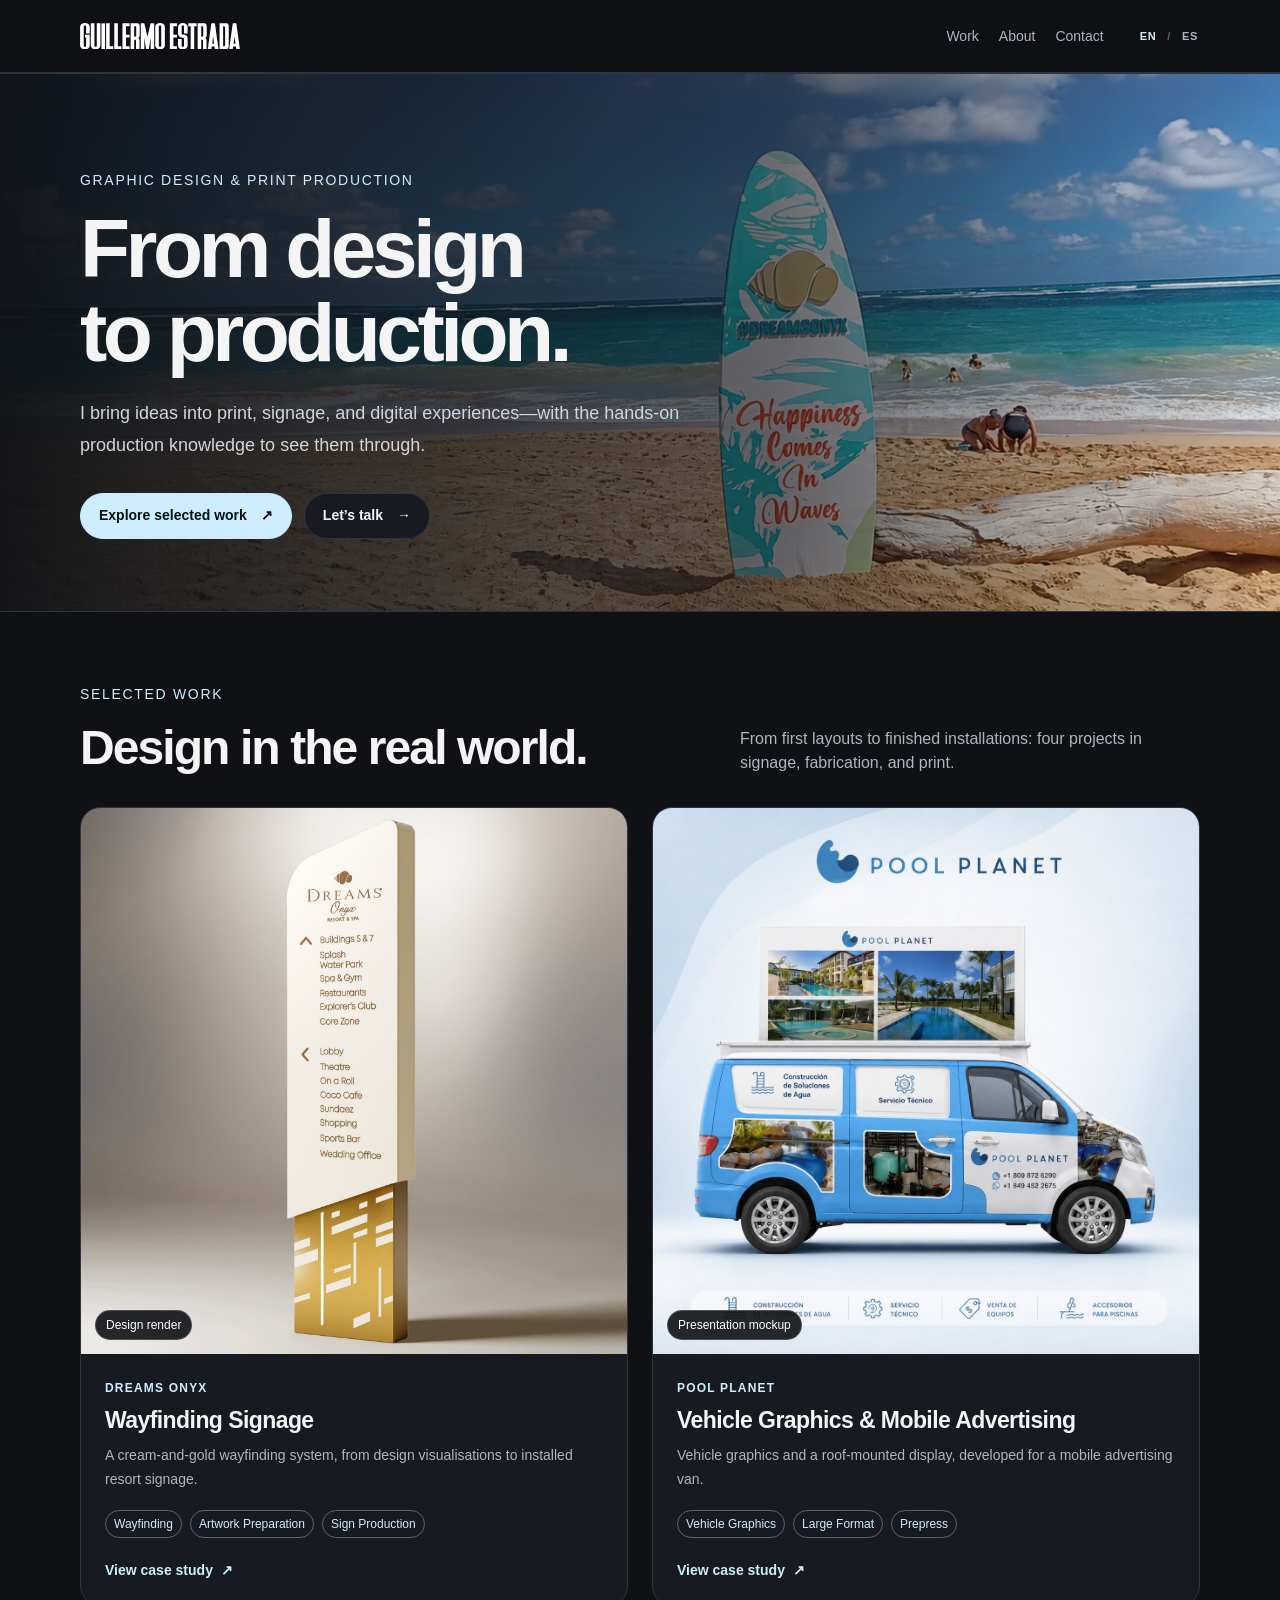
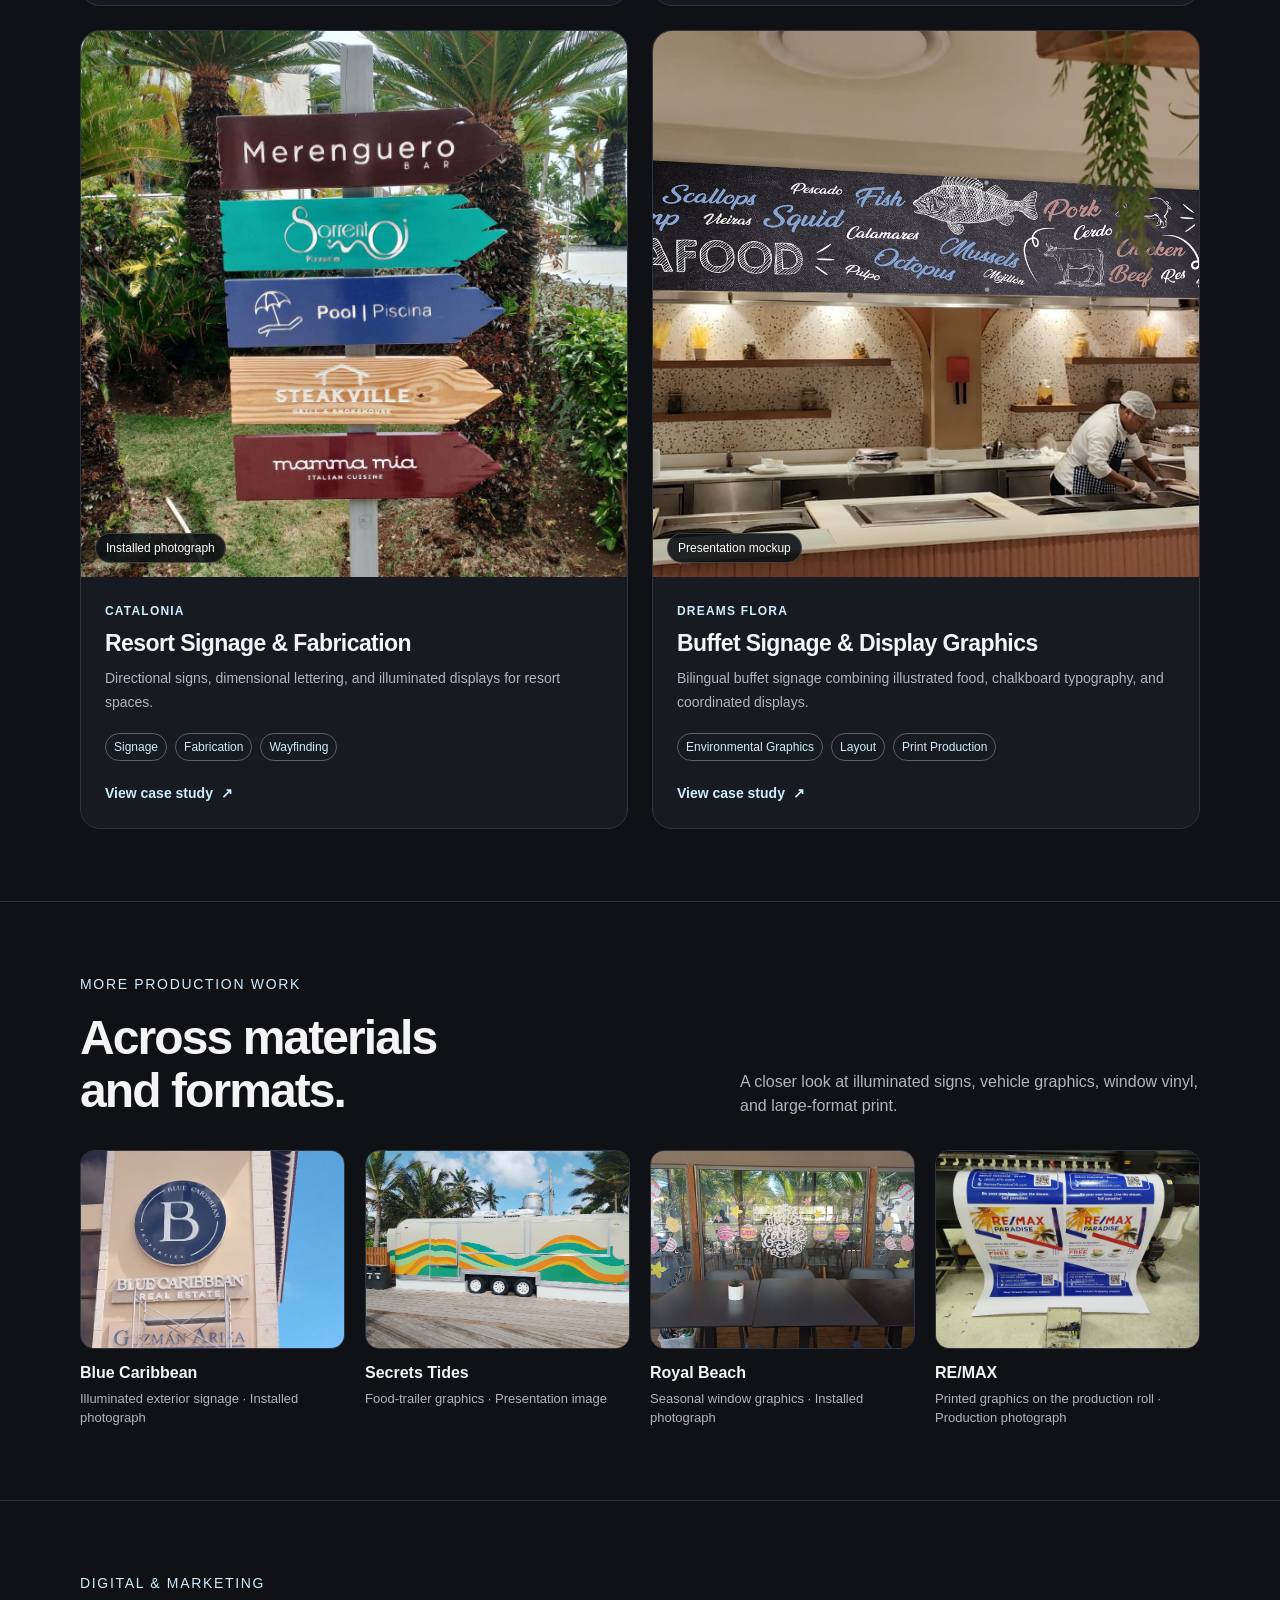
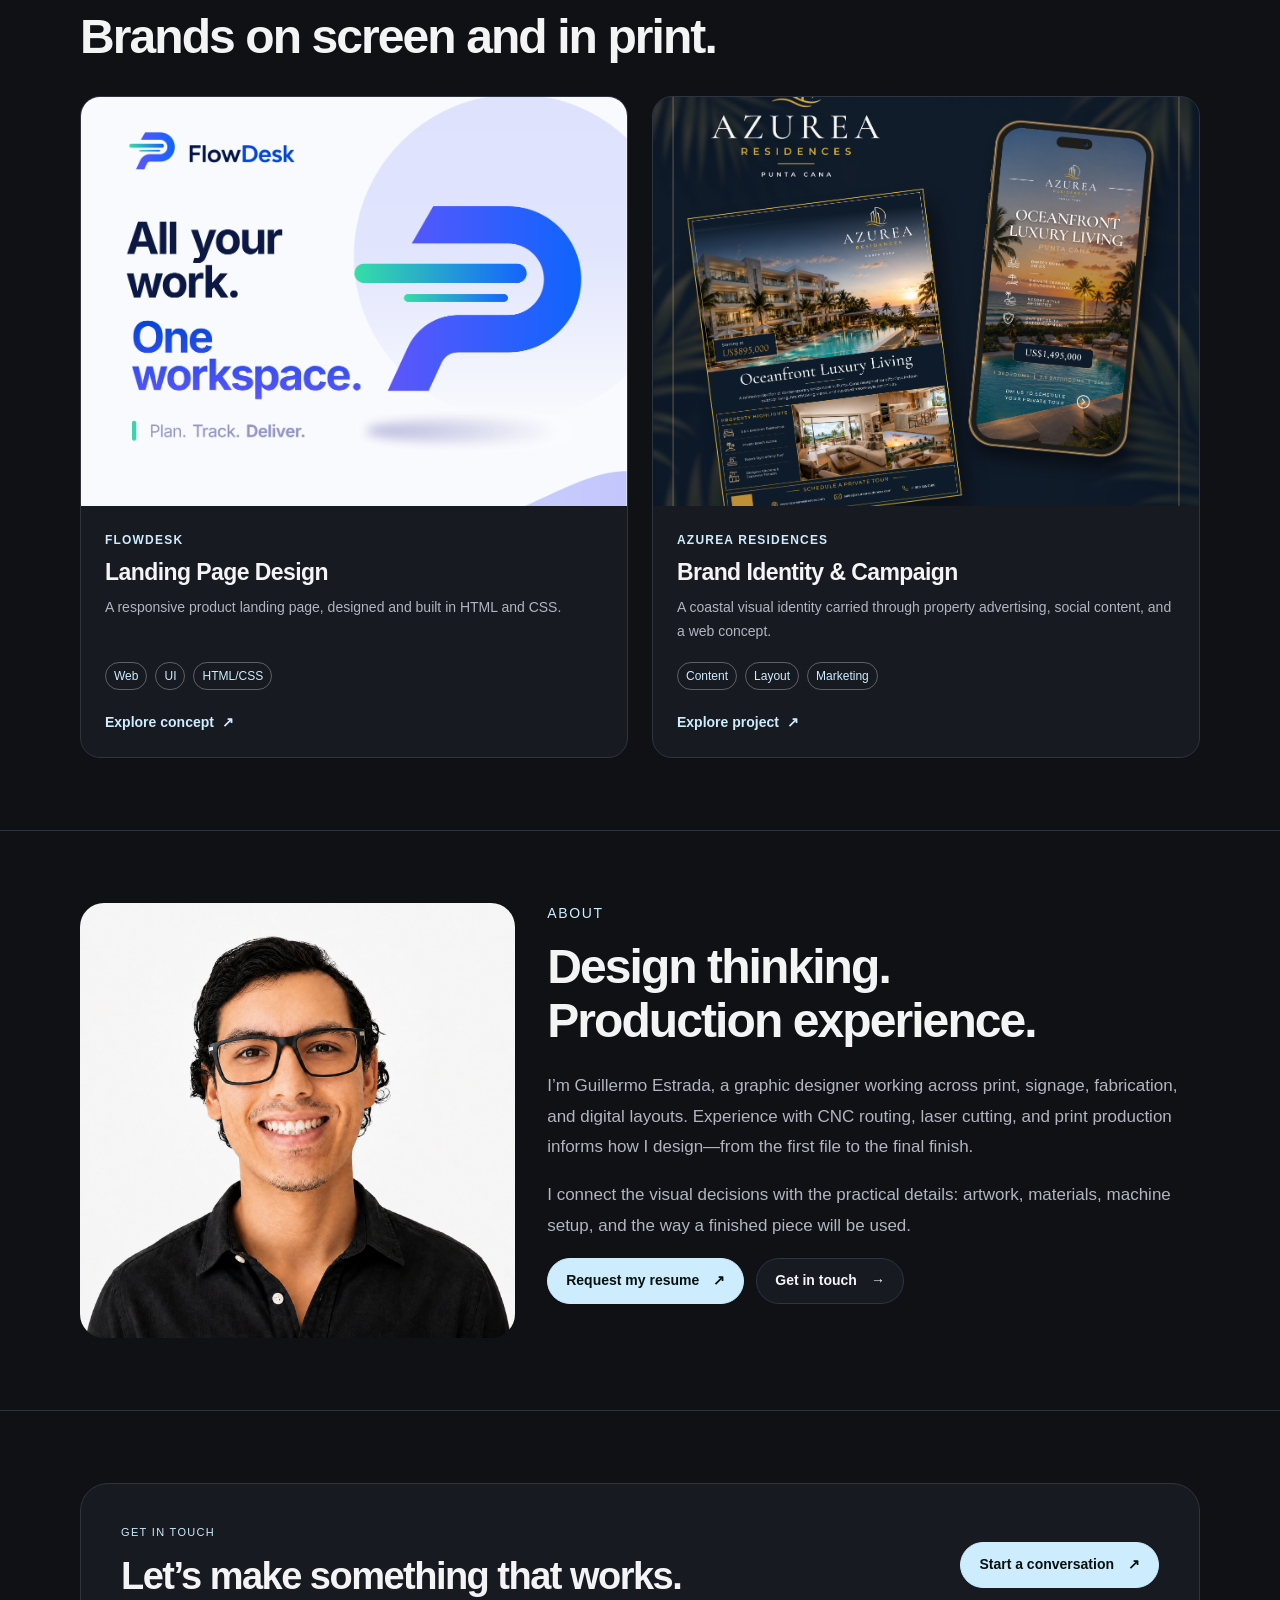
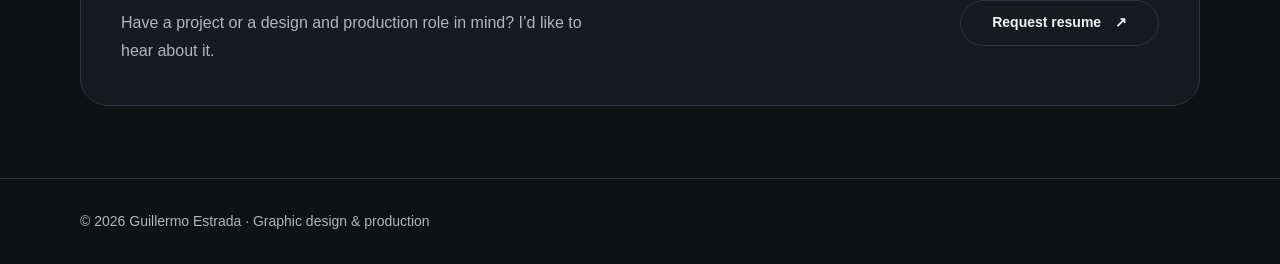
==== index.html @ 5cd19e04 "Initial website" ====
<!DOCTYPE html>
<html lang="en">
<head>
  <meta charset="UTF-8" />
  <meta name="viewport" content="width=device-width, initial-scale=1.0" />
  <title>Guillermo Estrada | Graphic Designer</title>
  <meta name="description" content="Graphic design, signage, and print production by Guillermo Estrada. Explore work across resort wayfinding, fabrication, vehicle graphics, and digital design.">
  <link rel="icon" type="image/svg+xml" href="Images/favicon.svg" />

  <style>
    :root {
      --bg: #0f1115;
      --panel: #171a21;
      --panel-light: #20242d;
      --text: #f4f4f5;
      --muted: #a1a1aa;
      --line: #2e3440;
      --accent: #cdedff;
      --max: 1120px;
    }

    * {
      box-sizing: border-box;
    }

    body {
      margin: 0;
      font-family: Arial, Helvetica, sans-serif;
      background: var(--bg);
      color: var(--text);
      line-height: 1.5;
    }

    img {
      max-width: 100%;
      display: block;
      background: #2a2f3a;
    }

    a {
      color: inherit;
      text-decoration: none;
    }

    .container {
      width: min(92%, var(--max));
      margin: auto;
    }

    header {
      border-bottom: 1px solid var(--line);
      position: sticky;
      top: 0;
      background: rgba(15, 17, 21, 0.92);
      backdrop-filter: blur(10px);
      z-index: 10;
    }

    .nav {
      height: 72px;
      display: flex;
      justify-content: space-between;
      align-items: center;
      gap: 24px;
    }

    .logo {
      font-weight: 700;
      letter-spacing: -0.03em;
    }

    .logo img {
        background: none;
        fill: white;
    }

    .nav-links {
      display: flex;
      gap: 20px;
      font-size: 14px;
      color: var(--muted);
    }

    .nav-links a:hover {
      color: var(--text);
    }

    .hero {
      position: relative;
      isolation: isolate;
      overflow: hidden;
      padding: 96px 0 72px;
    }

    .hero::before {
      content: "";
      position: absolute;
      inset: 0;
      z-index: -1;
      pointer-events: none;
      scale: 1.1;
      background:
        linear-gradient(to right, rgba(15, 17, 21, 1) 0%, rgba(15, 17, 21, 0.6) 60%, rgba(15, 17, 21, 0) 100%),
        url("Images/Work Pictures/surf 3.png") right center / cover no-repeat var(--bg);
    }

    .eyebrow {
      color: var(--accent);
      font-size: 14px;
      text-transform: uppercase;
      letter-spacing: 0.12em;
      margin-bottom: 16px;
    }

    iframe {
      width: 100%;
      height: 100%;
    }

    h1 {
      font-size: clamp(42px, 7vw, 82px);
      line-height: 0.95;
      margin: 0 0 24px;
      letter-spacing: -0.06em;
      max-width: 900px;
    }

    .hero p {
      max-width: 680px;
      color: #d1d5db;
      font-size: 18px;
      margin-bottom: 32px;
    }

    .text-white {
      color: #fff !important;
    }

    .buttons {
      display: flex;
      flex-wrap: wrap;
      gap: 12px;
    }

    .btn {
      padding: 12px 18px;
      border-radius: 999px;
      border: 1px solid var(--line);
      background: var(--panel);
      font-weight: 700;
      font-size: 14px;
    }

    .btn.primary {
      background: var(--accent);
      color: #07110d;
      border-color: var(--accent);
    }

    .proof {
      display: grid;
      grid-template-columns: repeat(4, 1fr);
      gap: 1px;
      background: var(--line);
      border: 1px solid var(--line);
      margin-bottom: 72px;
    }

    .proof-item {
      background: var(--panel);
      padding: 22px;
    }

    .proof-item strong {
      display: block;
      font-size: 20px;
      margin-bottom: 4px;
    }

    .proof-item span {
      color: var(--muted);
      font-size: 14px;
    }

    section {
      padding: 72px 0;
      border-top: 1px solid var(--line);
    }

    .section-head {
      display: flex;
      justify-content: space-between;
      gap: 32px;
      align-items: end;
      margin-bottom: 32px;
    }

    .section-head h2 {
      font-size: clamp(30px, 4vw, 48px);
      margin: 0;
      letter-spacing: -0.04em;
    }

    .section-head p {
      max-width: 460px;
      color: var(--muted);
      margin: 0;
    }

    .category-grid {
      display: grid;
      grid-template-columns: repeat(4, 1fr);
      gap: 16px;
    }

    .category-card,
    .project-card,
    .skill-card,
    .case-panel {
      background: var(--panel);
      border: 1px solid var(--line);
      border-radius: 20px;
      overflow: hidden;
    }

    .category-card {
      padding: 22px;
    }

    .project-card {
      display: flex;
      flex-direction: column;
    }

    .category-card h3 {
      margin: 0 0 10px;
      font-size: 18px;
    }

    .category-card p {
      color: var(--muted);
      font-size: 14px;
      margin: 0;
    }

    .project-grid {
      display: grid;
      grid-template-columns: repeat(3, 1fr);
      gap: 18px;
    }

    .project-image {
      background:
        linear-gradient(135deg, #2a2f3a, #161a22);
      display: flex;
      align-items: center;
      justify-content: center;
      color: var(--muted);
      font-size: 14px;
      min-height: 300px;
      max-height: 650px;
      width: 100%;
      overflow: hidden;
    }

    .project-image img {
      width: 100%;
      height: auto;
      min-height: 300px;
      max-height: 650px;
      object-fit: cover;
    }

    .project-content {
      padding: 18px;
    }

    .project-content h3 {
      margin: 0 0 8px;
      font-size: 19px;
    }

    .project-content p {
      margin: 0 0 14px;
      color: var(--muted);
      font-size: 14px;
    }

    .tags {
      display: flex;
      flex-wrap: wrap;
      gap: 8px;
    }

    .tag {
      font-size: 12px;
      color: var(--accent);
      border: 1px solid rgba(253, 253, 253, 0.3);
      padding: 4px 8px;
      border-radius: 999px;
    }

    .case-study {
      display: grid;
      grid-template-columns: 1.1fr 0.9fr;
      gap: 20px;
    }

    .case-panel {
      padding: 28px;
    }

    .case-panel h3 {
      margin-top: 0;
      font-size: 26px;
    }

    .case-list {
      display: grid;
      gap: 18px;
    }

    .case-list div {
      border-bottom: 1px solid var(--line);
      padding-bottom: 16px;
    }

    .case-list strong {
      display: block;
      margin-bottom: 4px;
    }

    .case-list span {
      color: var(--muted);
      font-size: 14px;
    }

    .skills-grid {
      display: grid;
      grid-template-columns: repeat(3, 1fr);
      gap: 18px;
    }

    .skill-card {
      padding: 24px;
    }

    .skill-card h3 {
      margin-top: 0;
    }

    .skill-card ul {
      margin: 0;
      padding-left: 18px;
      color: var(--muted);
    }

    .about {
      display: grid;
      grid-template-columns: 0.8fr 1.2fr;
      gap: 32px;
      align-items: start;
    }

    .about-photo {
      aspect-ratio: 1;
      border-radius: 24px;
      background:
        linear-gradient(135deg, #252a35, #151820);
      display: flex;
      align-items: center;
      justify-content: center;
      color: var(--muted);
    }

    .about-text p {
      color: var(--muted);
      font-size: 17px;
    }

    .contact-panel {
      background: var(--panel);
      border: 1px solid var(--line);
      border-radius: 28px;
      padding: 40px;
      display: flex;
      justify-content: space-between;
      gap: 32px;
      align-items: center;
    }

    .contact-panel h2 {
      margin: 0 0 10px;
      font-size: 36px;
      letter-spacing: -0.04em;
    }

    .contact-panel p {
      margin: 0;
      color: var(--muted);
    }

    footer {
      padding: 32px 0;
      color: var(--muted);
      font-size: 14px;
      border-top: 1px solid var(--line);
    }

    @media (max-width: 900px) {
      .proof,
      .category-grid,
      .project-grid,
      .skills-grid,
      .case-study,
      .about,
      .contact-panel {
        grid-template-columns: 1fr;
      }

      .section-head,
      .contact-panel {
        align-items: start;
        flex-direction: column;
      }

      .nav-links {
        display: none;
      }
    }
  </style>
  <link rel="stylesheet" href="projects.css">
  <link rel="stylesheet" href="languages.css">
  <link rel="alternate" hreflang="en" href="index.html">
  <link rel="alternate" hreflang="es" href="es/index.html">
</head>

<body class="portfolio-page">
  <a class="skip-link" href="#main">Skip to content</a>
  <header>
    <div class="container nav">
      <a href="#main" class="logo"><img src="Images/Main Headline comb.svg" width="160" alt="Guillermo Estrada — home"></a>

      <nav class="nav-links" aria-label="Main navigation">
        <a href="#work">Work</a>
        <a href="#about">About</a>
        <a href="#contact">Contact</a>
      </nav>
      <nav class="language-switch" aria-label="Language"><span lang="en" aria-current="page">EN</span><span class="language-divider" aria-hidden="true">/</span><a href="es/index.html" lang="es" hreflang="es" aria-label="Ver esta página en español">ES</a></nav>
    </div>
  </header>

  <main id="main">
    <section class="hero">
      <div class="container">
        <div class="eyebrow">Graphic design &amp; print production</div>

        <h1>From design to production.</h1>

        <p>
          I bring ideas into print, signage, and digital experiences—with the hands-on production knowledge to see them through.
        </p>

        <div class="buttons">
          <a href="#work" class="btn primary">Explore selected work <span aria-hidden="true">↗</span></a>
          <a href="#contact" class="btn">Let’s talk <span aria-hidden="true">→</span></a>
        </div>
      </div>
    </section>

    <section id="work">
      <div class="container">
        <div class="section-head">
          <div>
            <div class="eyebrow">Selected Work</div>
            <h2>Design in the real world.</h2>
          </div>
          <p>From first layouts to finished installations: four projects in signage, fabrication, and print.</p>
        </div>
        <div class="project-grid">

          <article class="project-card">
            <a class="project-link" href="projects/dreams-onyx.html">
              <div class="project-image">
                <img src="Images/Selected Work/dreams-onyx/01.jpg" alt="Cream-and-gold directional monolith visualisation." loading="lazy" width="900" height="900">
                <span class="image-kind">Design render</span>
              </div>
              <div class="project-content">
                <p class="project-client">Dreams Onyx</p>
                <h3>Wayfinding Signage</h3>
                <p>A cream-and-gold wayfinding system, from design visualisations to installed resort signage.</p>
                <div class="tags">
                  <span class="tag">Wayfinding</span>
                  <span class="tag">Artwork Preparation</span>
                  <span class="tag">Sign Production</span>
                </div>
                <span class="view-project">View case study <span aria-hidden="true">↗</span></span>
              </div>
            </a>
          </article>

          <article class="project-card">
            <a class="project-link" href="projects/pool-planet.html">
              <div class="project-image">
                <img src="Images/Selected Work/pool-planet/01.jpg" alt="Overall presentation of the vehicle graphics and roof-mounted advertising display." loading="lazy" width="900" height="900">
                <span class="image-kind">Presentation mockup</span>
              </div>
              <div class="project-content">
                <p class="project-client">Pool Planet</p>
                <h3>Vehicle Graphics &amp; Mobile Advertising</h3>
                <p>Vehicle graphics and a roof-mounted display, developed for a mobile advertising van.</p>
                <div class="tags">
                  <span class="tag">Vehicle Graphics</span>
                  <span class="tag">Large Format</span>
                  <span class="tag">Prepress</span>
                </div>
                <span class="view-project">View case study <span aria-hidden="true">↗</span></span>
              </div>
            </a>
          </article>

          <article class="project-card">
            <a class="project-link" href="projects/catalonia.html">
              <div class="project-image">
                <img src="Images/Selected Work/catalonia/01.jpg" alt="Colour-coded directional arrows with restaurant names and pool directions." loading="lazy" width="900" height="900">
                <span class="image-kind">Installed photograph</span>
              </div>
              <div class="project-content">
                <p class="project-client">Catalonia</p>
                <h3>Resort Signage &amp; Fabrication</h3>
                <p>Directional signs, dimensional lettering, and illuminated displays for resort spaces.</p>
                <div class="tags">
                  <span class="tag">Signage</span>
                  <span class="tag">Fabrication</span>
                  <span class="tag">Wayfinding</span>
                </div>
                <span class="view-project">View case study <span aria-hidden="true">↗</span></span>
              </div>
            </a>
          </article>

          <article class="project-card">
            <a class="project-link" href="projects/dreams-flora.html">
              <div class="project-image">
                <img src="Images/Selected Work/dreams-flora/01.jpg" alt="Seafood and meat buffet graphics presented in an interior setting." loading="lazy" width="900" height="900">
                <span class="image-kind">Presentation mockup</span>
              </div>
              <div class="project-content">
                <p class="project-client">Dreams Flora</p>
                <h3>Buffet Signage &amp; Display Graphics</h3>
                <p>Bilingual buffet signage combining illustrated food, chalkboard typography, and coordinated displays.</p>
                <div class="tags">
                  <span class="tag">Environmental Graphics</span>
                  <span class="tag">Layout</span>
                  <span class="tag">Print Production</span>
                </div>
                <span class="view-project">View case study <span aria-hidden="true">↗</span></span>
              </div>
            </a>
          </article>
        </div>
      </div>
    </section>

    <section id="more-production">
      <div class="container">
        <div class="section-head">
          <div>
            <div class="eyebrow">More Production Work</div>
            <h2>Across materials and formats.</h2>
          </div>
          <p>A closer look at illuminated signs, vehicle graphics, window vinyl, and large-format print.</p>
        </div>
        <div class="production-grid">

          <figure class="production-item">
            <a href="Images/Selected Work/more-production/Blue Caribbean 1.png" target="_blank" rel="noopener" aria-label="Open Blue Caribbean image">
              <img src="Images/Selected Work/more-production/Blue Caribbean 1.png" alt="Illuminated exterior signage · Installed photograph" loading="lazy" width="600" height="450">
            </a>
            <figcaption>
              <strong>Blue Caribbean</strong>
              <span>Illuminated exterior signage · Installed photograph</span>
            </figcaption>
          </figure>

          <figure class="production-item">
            <a href="Images/Selected Work/more-production/02.jpg" target="_blank" rel="noopener" aria-label="Open Secrets Tides image">
              <img src="Images/Selected Work/more-production/02.jpg" alt="Food-trailer graphics · Presentation image" loading="lazy" width="600" height="450">
            </a>
            <figcaption>
              <strong>Secrets Tides</strong>
              <span>Food-trailer graphics · Presentation image</span>
            </figcaption>
          </figure>

          <figure class="production-item">
            <a href="Images/Selected Work/more-production/03.jpg" target="_blank" rel="noopener" aria-label="Open Royal Beach image">
              <img src="Images/Selected Work/more-production/03.jpg" alt="Seasonal window graphics · Installed photograph" loading="lazy" width="600" height="450">
            </a>
            <figcaption>
              <strong>Royal Beach</strong>
              <span>Seasonal window graphics · Installed photograph</span>
            </figcaption>
          </figure>

          <figure class="production-item">
            <a href="Images/Selected Work/more-production/04.jpg" target="_blank" rel="noopener" aria-label="Open RE/MAX image">
              <img src="Images/Selected Work/more-production/04.jpg" alt="Printed graphics on the production roll · Production photograph" loading="lazy" width="600" height="450">
            </a>
            <figcaption>
              <strong>RE/MAX</strong>
              <span>Printed graphics on the production roll · Production photograph</span>
            </figcaption>
          </figure>
        </div>
      </div>
    </section>

    <section id="digital-work">
      <div class="container">
        <div class="section-head">
          <div>
            <div class="eyebrow">Digital &amp; Marketing</div>
            <h2>Brands on screen and in print.</h2>
          </div>
        </div>
        <div class="digital-grid">

          <article class="project-card">
            <a class="project-link" href="landing-page.html">
              <div class="project-image">
                <img src="landing page/landing-page-thumbnail2.png" alt="FlowDesk landing page concept" loading="lazy">
              </div>
              <div class="project-content">
                <p class="project-client">FlowDesk</p>
                <h3>Landing Page Design</h3>
                <p>A responsive product landing page, designed and built in HTML and CSS.</p>
                <div class="tags">
                  <span class="tag">Web</span>
                  <span class="tag">UI</span>
                  <span class="tag">HTML/CSS</span>
                </div>
                <span class="view-project">Explore concept <span aria-hidden="true">↗</span></span>
              </div>
            </a>
          </article>

          <article class="project-card">
            <a class="project-link" href="projects/azurea-residences.html">
            <div class="project-image">
              <img src="Real Estate Promo/Azurea Residences thumbnail.png" alt="Azurea Residences real estate promotional kit" loading="lazy">
            </div>
            <div class="project-content">
              <p class="project-client">Azurea Residences</p>
              <h3>Brand Identity &amp; Campaign</h3>
              <p>A coastal visual identity carried through property advertising, social content, and a web concept.</p>
              <div class="tags">
                <span class="tag">Content</span>
                <span class="tag">Layout</span>
                <span class="tag">Marketing</span>
              </div>
              <span class="view-project">Explore project <span aria-hidden="true">↗</span></span>
            </div>
            </a>
          </article>
        </div>
      </div>
    </section>

    <section id="about">
      <div class="container about">
        <div class="about-photo">
            <img src="Images/profile experimental5.png" alt="Guillermo Estrada" loading="lazy">
        </div>
        <div class="about-text">
          <div class="eyebrow">About</div>
          <h2>Design thinking.<br>Production experience.</h2>
          <p>
            I’m Guillermo Estrada, a graphic designer working across print, signage,
            fabrication, and digital layouts. Experience with CNC routing, laser cutting,
            and print production informs how I design—from the first file to the final finish.
          </p>

          <p>
            I connect the visual decisions with the practical details: artwork,
            materials, machine setup, and the way a finished piece will be used.
          </p>

          <div class="buttons">
            <a href="mailto:gilles.estradadiaz@gmail.com?subject=Resume%20request" class="btn primary">Request my resume <span aria-hidden="true">↗</span></a>
            <a href="#contact" class="btn">Get in touch <span aria-hidden="true">→</span></a>
          </div>
        </div>
      </div>
    </section>

    <section id="contact">
      <div class="container">
        <div class="contact-panel">
          <div>
            <div class="eyebrow">Get in touch</div>
            <h2>Let’s make something that works.</h2>
            <p>Have a project or a design and production role in mind? I’d like to hear about it.</p>
          </div>

          <div class="buttons">
            <a href="mailto:gilles.estradadiaz@gmail.com" class="btn primary">
              Start a conversation <span aria-hidden="true">↗</span>
            </a>
            <a href="mailto:gilles.estradadiaz@gmail.com?subject=Resume%20request" class="btn">Request resume <span aria-hidden="true">↗</span></a>
          </div>
        </div>
      </div>
    </section>
  </main>

  <footer>
    <div class="container">
      © 2026 Guillermo Estrada · Graphic design &amp; production
    </div>
  </footer>
</body>
</html>
---- projects.css ----
/* Shared additions for selected work and individual case studies. */
html { scroll-behavior: smooth; scroll-padding-top: 92px; }
a:focus-visible { outline: 3px solid var(--accent, #cdedff); outline-offset: 5px; }
.project-grid { grid-template-columns: repeat(2,minmax(0,1fr)); gap: 24px; }
.project-link { display: flex; flex-direction: column; height: 100%; }
.project-card { transition: border-color .25s, background-color .25s, box-shadow .25s, transform .25s; }
.project-image { position: relative; min-height: 0; max-height: none; aspect-ratio: 1; }
.project-image img { width: 100%; height: 100%; min-height: 0; max-height: none; object-fit: cover; }
.image-kind { position: absolute; bottom: 14px; left: 14px; max-width: calc(100% - 28px); padding: 5px 10px; border: 1px solid #ffffff30; border-radius: 20px; color: #fff; background: #0f1115e6; font-size: 12px; }
.project-content { padding: 24px; }
.project-content .project-client { color: var(--accent); font-size: 12px; font-weight: 700; text-transform: uppercase; letter-spacing: .1em; margin-bottom: 7px; }
.project-content h3 { font-size: 23px; line-height: 1.2; }
.view-project { display: inline-block; margin-top: 22px; color: var(--accent); font-size: 14px; font-weight: 700; }
.production-grid { display: grid; grid-template-columns: repeat(4,minmax(0,1fr)); gap: 20px; }
.production-item { margin: 0; min-width: 0; }
.production-item img { width: 100%; height: auto; aspect-ratio: 4/3; object-fit: cover; border-radius: 14px; border: 1px solid var(--line); }
.production-item figcaption { padding-top: 12px; }
.production-item strong,.production-item span { display: block; }
.production-item span { color: var(--muted); font-size: 13px; margin-top: 4px; }
.digital-grid { display: grid; grid-template-columns: repeat(2,minmax(0,1fr)); gap: 24px; }
.digital-grid .project-image { aspect-ratio: 4/3; }
.case-page { --bg:#0f1115; --panel:#171a21; --text:#f4f4f5; --muted:#a1a1aa; --line:#2e3440; --accent:#cdedff; margin:0; background:var(--bg); color:var(--text); font:16px/1.6 Arial,Helvetica,sans-serif; }
.case-page * { box-sizing:border-box; }
.case-page a { color:inherit; text-decoration:none; }
.case-page img { display:block; max-width:100%; }
.case-page .container { width:min(92%,1120px); margin:auto; }
.case-page header { border-bottom:1px solid var(--line); }
.case-page .case-nav { min-height:76px; display:flex; justify-content:space-between; align-items:center; gap:20px; }
.case-nav img { width:160px; }
.case-nav a:last-child { color:var(--accent); font-size:14px; }
.case-page .eyebrow { text-transform:uppercase; letter-spacing:.13em; font-size:13px; color:var(--accent); margin:0 0 16px; }
.case-intro { padding:72px 0 44px; }
.case-page h1 { font-size:clamp(34px,5.5vw,64px); line-height:1.08; letter-spacing:-.045em; margin:0 0 22px; max-width:950px; }
.case-intro .lead { font-size:19px; color:#d1d5db; max-width:760px; margin:0 0 24px; }
.case-intro .lead strong { color:var(--accent); }
.case-page .tags { display:flex; flex-wrap:wrap; gap:8px; }
.case-page .tag { font-size:12px; color:var(--accent); border:1px solid #ffffff4d; border-radius:999px; padding:4px 9px; }
.case-focus { margin:0 0 36px; padding:24px; border:1px solid var(--line); border-radius:18px; background:var(--panel); color:var(--muted); }
.case-focus p { margin:0; }
.case-gallery {
  display: block;
  column-count: 2;
  column-gap: 24px;
  padding-bottom: 64px;
}

.case-gallery figure {
  min-width: 0;
  margin: 0 0 32px;
  break-inside: avoid;
}

.case-gallery > figure:first-child {
  column-span: all;
}

.case-gallery img {
  width: 100%;
  height: auto;
  max-height: none;
  object-fit: cover;
  background: #20242d;
  border: 1px solid var(--line);
  border-radius: 16px;
}

.case-gallery img.unframed-artwork {
  background: transparent;
  border: 0;
  border-radius: 0;
}

.breakdown-row {
  column-span: all;
  display: grid;
  grid-template-columns: 1fr;
  gap: 32px;
  margin-bottom: 32px;
}

.breakdown-row figure {
  margin-bottom: 0;
}

.paired-gallery {
  column-count: auto;
  padding-bottom: 32px;
}

.gallery-pair {
  display: grid;
  gap: 24px;
  margin-bottom: 32px;
}

.gallery-pair figure {
  margin: 0;
}

.gallery-pair:last-child {
  margin-bottom: 0;
}

@media (max-width: 600px) {
  .paired-gallery .gallery-pair {
    grid-template-columns: 1fr !important;
    gap: 32px;
  }
}
.case-gallery figcaption { padding:14px 2px 0; color:var(--muted); font-size:14px; }
.case-gallery .caption-type { display:block; margin-bottom:5px; color:var(--accent); font-size:12px; text-transform:uppercase; letter-spacing:.07em; }
.case-next { border-top:1px solid var(--line); padding:36px 0 56px; display:flex; flex-wrap:wrap; justify-content:space-between; gap:20px; }
.case-next a { color:var(--accent); }
.case-page footer { padding:24px 0; border-top:1px solid var(--line); color:var(--muted); font-size:13px; }
@media(max-width:900px) { .production-grid { grid-template-columns:repeat(2,minmax(0,1fr)); } }
@media(max-width:600px) { .project-grid,.digital-grid,.production-grid { grid-template-columns:1fr; } .case-gallery { column-count:1; } .project-content { padding:20px; } .case-intro { padding-top:44px; } .case-page .case-nav { align-items:center; } .case-nav img { width:135px; } .case-nav a:last-child { font-size:12px; } }
/* Shared type and interaction finish. */
.portfolio-page { --muted:#b0b5c0; }
.portfolio-page h1,.portfolio-page h2,.portfolio-page h3,.case-page h1 { text-wrap:balance; }
.portfolio-page h1 { line-height:1.02; letter-spacing:-.055em; }
.portfolio-page .hero p { line-height:1.75; max-width:620px; }
.portfolio-page .section-head h2,.portfolio-page .about-text h2 { line-height:1.12; }
.portfolio-page .about-text h2 { font-size:clamp(30px,4vw,48px); letter-spacing:-.04em; margin:0 0 24px; }
.portfolio-page .about-text p { line-height:1.8; }
.portfolio-page .about-photo { overflow:hidden; }
.portfolio-page .about-photo img { width:100%; height:100%; object-fit:cover; }
.project-content { display:flex; flex:1; flex-direction:column; align-items:flex-start; }
.project-content h3 { letter-spacing:-.025em; line-height:1.25; }
.project-content p { line-height:1.75; }
.project-content .tags { margin-top:auto; padding-top:4px; }
.view-project { display:inline-flex; align-items:center; gap:8px; line-height:1.5; }
.view-project>span,.btn>span { display:inline-block; transition:transform .25s; }
.project-image img { transition:transform .5s cubic-bezier(.2,.65,.3,1); }
.portfolio-page .btn { min-height:46px; display:inline-flex; justify-content:center; align-items:center; gap:14px; line-height:1.4; transition:background-color .2s,border-color .2s,color .2s,box-shadow .2s; }
.portfolio-page .nav-links a,.case-nav a:last-child,.case-next a,.case-page footer a { text-decoration:underline; text-decoration-color:transparent; text-underline-offset:6px; text-decoration-thickness:1px; transition:color .2s,text-decoration-color .2s; }
.portfolio-page .nav-links a { padding:10px 0; }
.portfolio-page .logo,.case-nav a:first-child { transition:opacity .2s; }
.portfolio-page .contact-panel h2 { font-size:clamp(28px,3.2vw,38px); line-height:1.16; text-wrap:balance; }
.portfolio-page .contact-panel .eyebrow { font-size:11px; margin:0 0 14px; }
.portfolio-page .contact-panel p { line-height:1.75; max-width:480px; }
.portfolio-page .contact-panel .buttons { flex-shrink:0; flex-direction:column; align-items:stretch; }
.portfolio-page .skip-link { position:absolute; top:12px; left:20px; z-index:30; transform:translateY(-180%); padding:12px 18px; border-radius:8px; background:var(--accent); color:var(--bg); font-weight:700; }
.portfolio-page .skip-link:focus { transform:none; }
.case-intro .lead { line-height:1.8; }
.case-intro .lead strong { font-weight:600; }
.case-focus { line-height:1.8; }
.case-gallery figcaption { line-height:1.75; }
.case-gallery figure>a { display:block; position:relative; border-radius:16px; }
.case-gallery figure>a::after { content:'View full image ↗'; position:absolute; right:14px; bottom:14px; padding:8px 12px; border:1px solid #ffffff30; border-radius:8px; background:#0f1115ed; color:var(--accent); font-size:11px; line-height:1.5; opacity:0; transition:opacity .2s; pointer-events:none; }
.case-gallery img,.production-item img { transition:border-color .25s,box-shadow .25s; }
.production-item>a { display:block; border-radius:14px; }
.project-card:focus-within { border-color:var(--accent); box-shadow:0 0 0 1px var(--accent); }
.project-card:focus-within .view-project>span { transform:translate(2px,-2px); }
.case-gallery figure>a:focus-visible::after { opacity:1; }
.portfolio-page .btn:focus-visible { box-shadow:0 0 0 5px #cdedff18; }
.case-next a:focus-visible,.case-nav a:last-child:focus-visible,.case-page footer a:focus-visible,.portfolio-page .nav-links a:focus-visible { text-decoration-color:currentColor; }
@media(hover:hover) and (pointer:fine) {
  .project-card:has(.project-link):hover { border-color:#7e9caf; background:#1b2029; box-shadow:0 14px 36px #00000030; transform:translateY(-3px); }
  .project-link:hover .project-image img { transform:scale(1.025); }
  .project-link:hover .view-project>span { transform:translate(2px,-2px); }
  .portfolio-page .btn:hover { border-color:#7e9caf; background:#252d39; }
  .portfolio-page .btn.primary:hover { border-color:#e6f5ff; background:#e6f5ff; box-shadow:0 4px 22px #cdedff12; }
  .portfolio-page .btn:hover>span { transform:translateX(3px); }
  .portfolio-page .nav-links a:hover,.case-next a:hover,.case-nav a:last-child:hover,.case-page footer a:hover { color:var(--accent); text-decoration-color:currentColor; }
  .portfolio-page .logo:hover,.case-nav a:first-child:hover { opacity:.78; }
  .case-gallery figure>a:hover::after { opacity:1; }
  .case-gallery figure>a:hover img:not(.unframed-artwork),.production-item>a:hover img { border-color:#7e9caf; box-shadow:0 8px 28px #00000030; }
}
@media(max-width:900px) {
  .portfolio-page .nav-links { display:flex; gap:18px; }
  .portfolio-page .contact-panel .buttons { flex-direction:row; flex-wrap:wrap; }
}
@media(max-width:600px) {
  .portfolio-page .nav { gap:14px; }
  .portfolio-page .logo img { width:125px; }
  .portfolio-page .nav-links { gap:13px; font-size:12px; }
  .portfolio-page .hero { padding:64px 0 56px; }
  .portfolio-page .hero p { font-size:17px; }
  .portfolio-page .contact-panel { padding:26px; }
  .portfolio-page .contact-panel .buttons { width:100%; }
  .portfolio-page .contact-panel .btn { flex:1 1 auto; }
  .case-next { font-size:14px; }
}
@media(prefers-reduced-motion:reduce) {
  html { scroll-behavior:auto; }
  *,*::before,*::after { transition:none !important; }
  .project-card:has(.project-link):hover,.project-link:hover .project-image img,.project-link:hover .view-project>span,.project-card:focus-within .view-project>span,.portfolio-page .btn:hover>span { transform:none; }
}
---- languages.css ----
/* Both languages share the same assets and presentation. */
.language-switch{display:inline-flex;align-items:center;gap:9px;flex-shrink:0;font:600 11px/1.5 Arial,Helvetica,sans-serif;letter-spacing:.06em}
.language-switch a,.language-switch span[aria-current]{padding:7px 2px}
.language-switch a{color:var(--muted,#bbc2ca);text-decoration:none;transition:color .2s}
.language-switch span[aria-current]{color:var(--accent,var(--gold,#cdedff))}
.language-divider{color:var(--muted,#bbc2ca);opacity:.5}
.language-switch a:focus-visible{outline:2px solid var(--accent,var(--gold,#cdedff));outline-offset:4px;border-radius:2px}
.language-switch a:hover{color:var(--accent,var(--gold,#cdedff))}
.portfolio-page .nav-links{margin-left:auto}
.portfolio-page .nav>.language-switch{margin-left:10px}
.nav-actions{display:flex;align-items:center;justify-content:flex-end;gap:26px}
.case-page .case-nav .language-switch a{font-size:11px;color:var(--muted)}
.case-page .case-nav .nav-actions>a{font-size:14px;color:var(--accent);text-decoration:underline;text-decoration-color:transparent;text-underline-offset:6px;transition:color .2s,text-decoration-color .2s}
.case-page .case-nav .nav-actions>a:hover,.case-page .case-nav .nav-actions>a:focus-visible{text-decoration-color:currentColor}
.case-page .case-nav .language-switch a:hover{color:var(--accent)}
html[lang="es"] .case-gallery figure>a::after{content:'Ver imagen completa ↗'}
html[lang="es"] .portfolio-page h1{max-width:900px}
html[lang="es"] .project-content h3{font-size:22px}
html[lang="es"] .contact-panel .buttons{min-width:200px}
@media(max-width:650px){
  .portfolio-page .nav{height:auto;min-height:94px;flex-wrap:wrap;padding-block:14px;gap:8px 18px}
  .portfolio-page .nav>.language-switch{margin-left:auto}
  .portfolio-page .nav-links{order:3;width:100%;justify-content:center;margin-left:0;gap:26px}
  .portfolio-page .nav-links a{padding:4px 0}
  html:has(.portfolio-page){scroll-padding-top:125px}
  .nav-actions{flex-direction:column;align-items:flex-end;gap:3px;padding-block:12px}
  .case-page .case-nav .nav-actions>a{font-size:11px}
  .case-page .case-nav .language-switch a{font-size:10px}
  .language-switch{font-size:10px}
  .masthead .back-link{font-size:9px}
  html[lang="es"] .case-page h1{font-size:clamp(32px,7vw,45px)}
  html[lang="es"] .intro-top{gap:14px}
  html[lang="es"] .intro-top .eyebrow{max-width:65%}
}
@media(prefers-reduced-motion:reduce){.language-switch a{transition:none}}
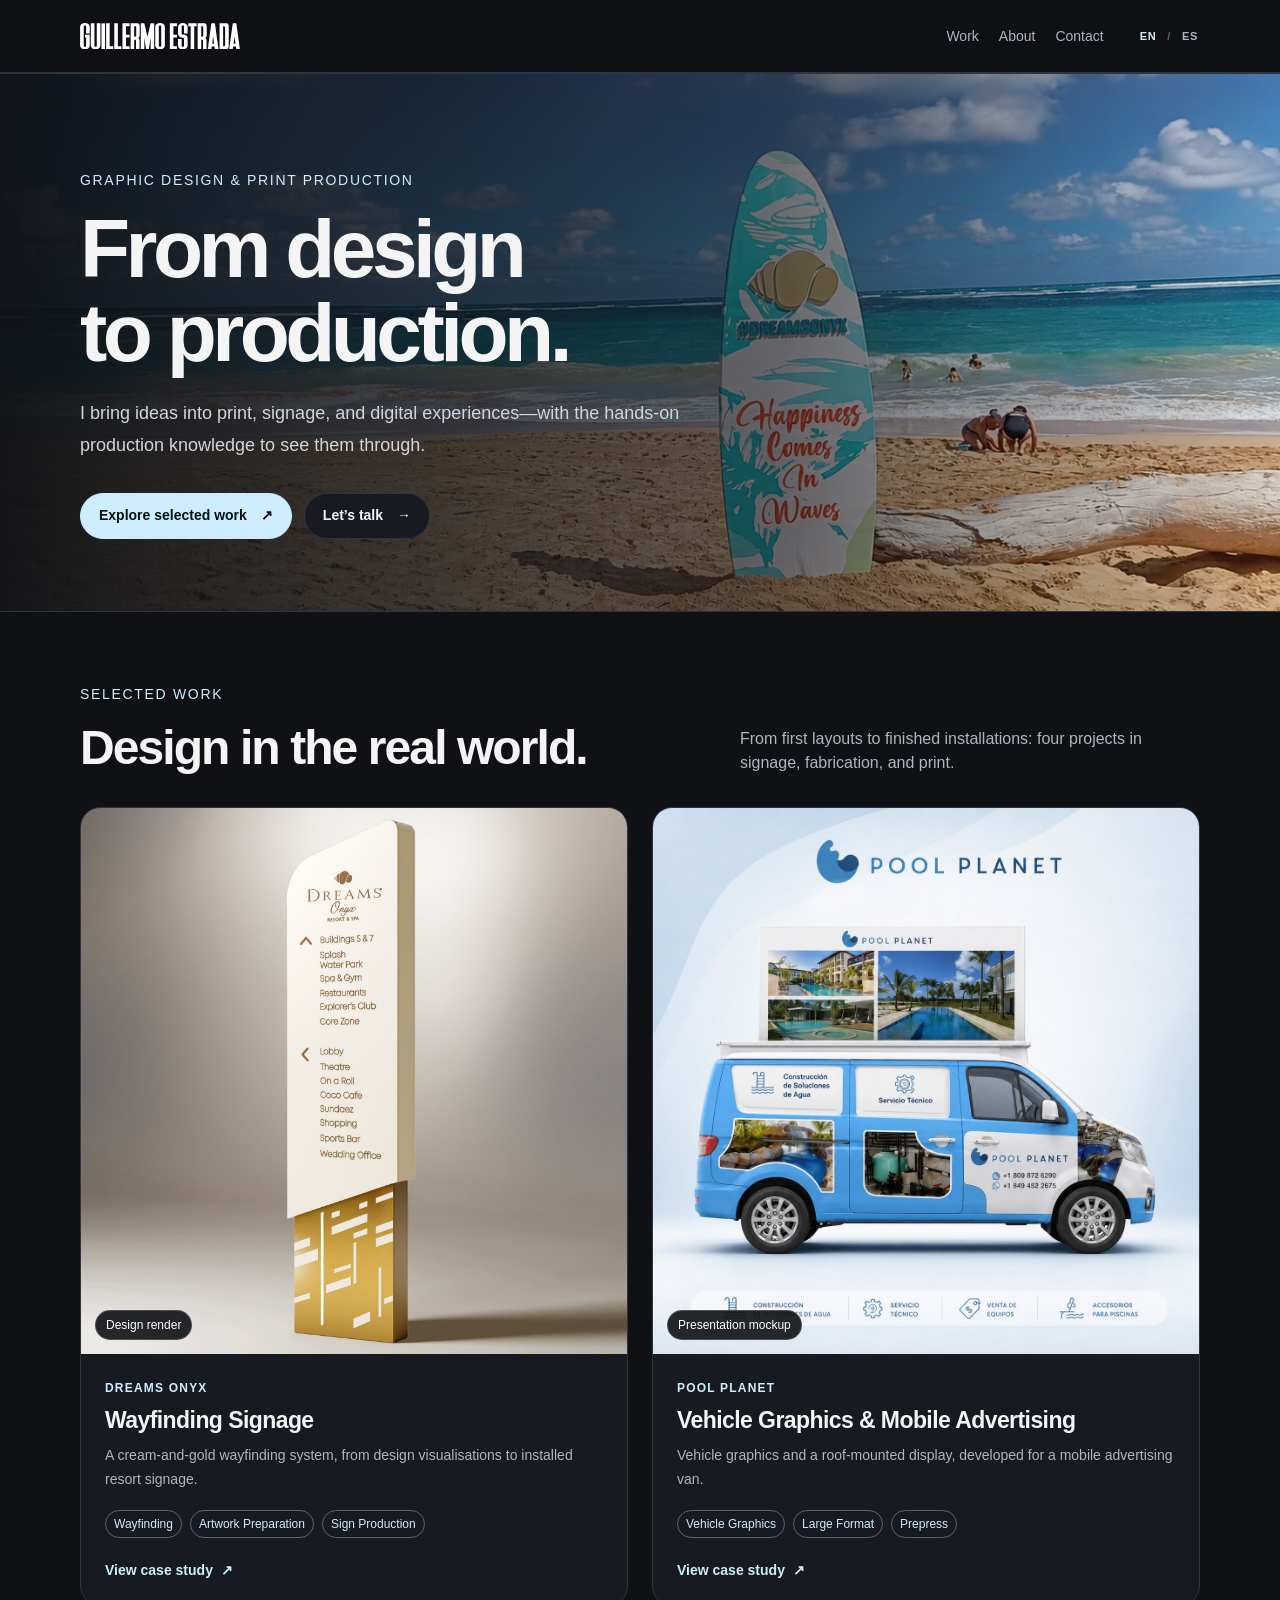
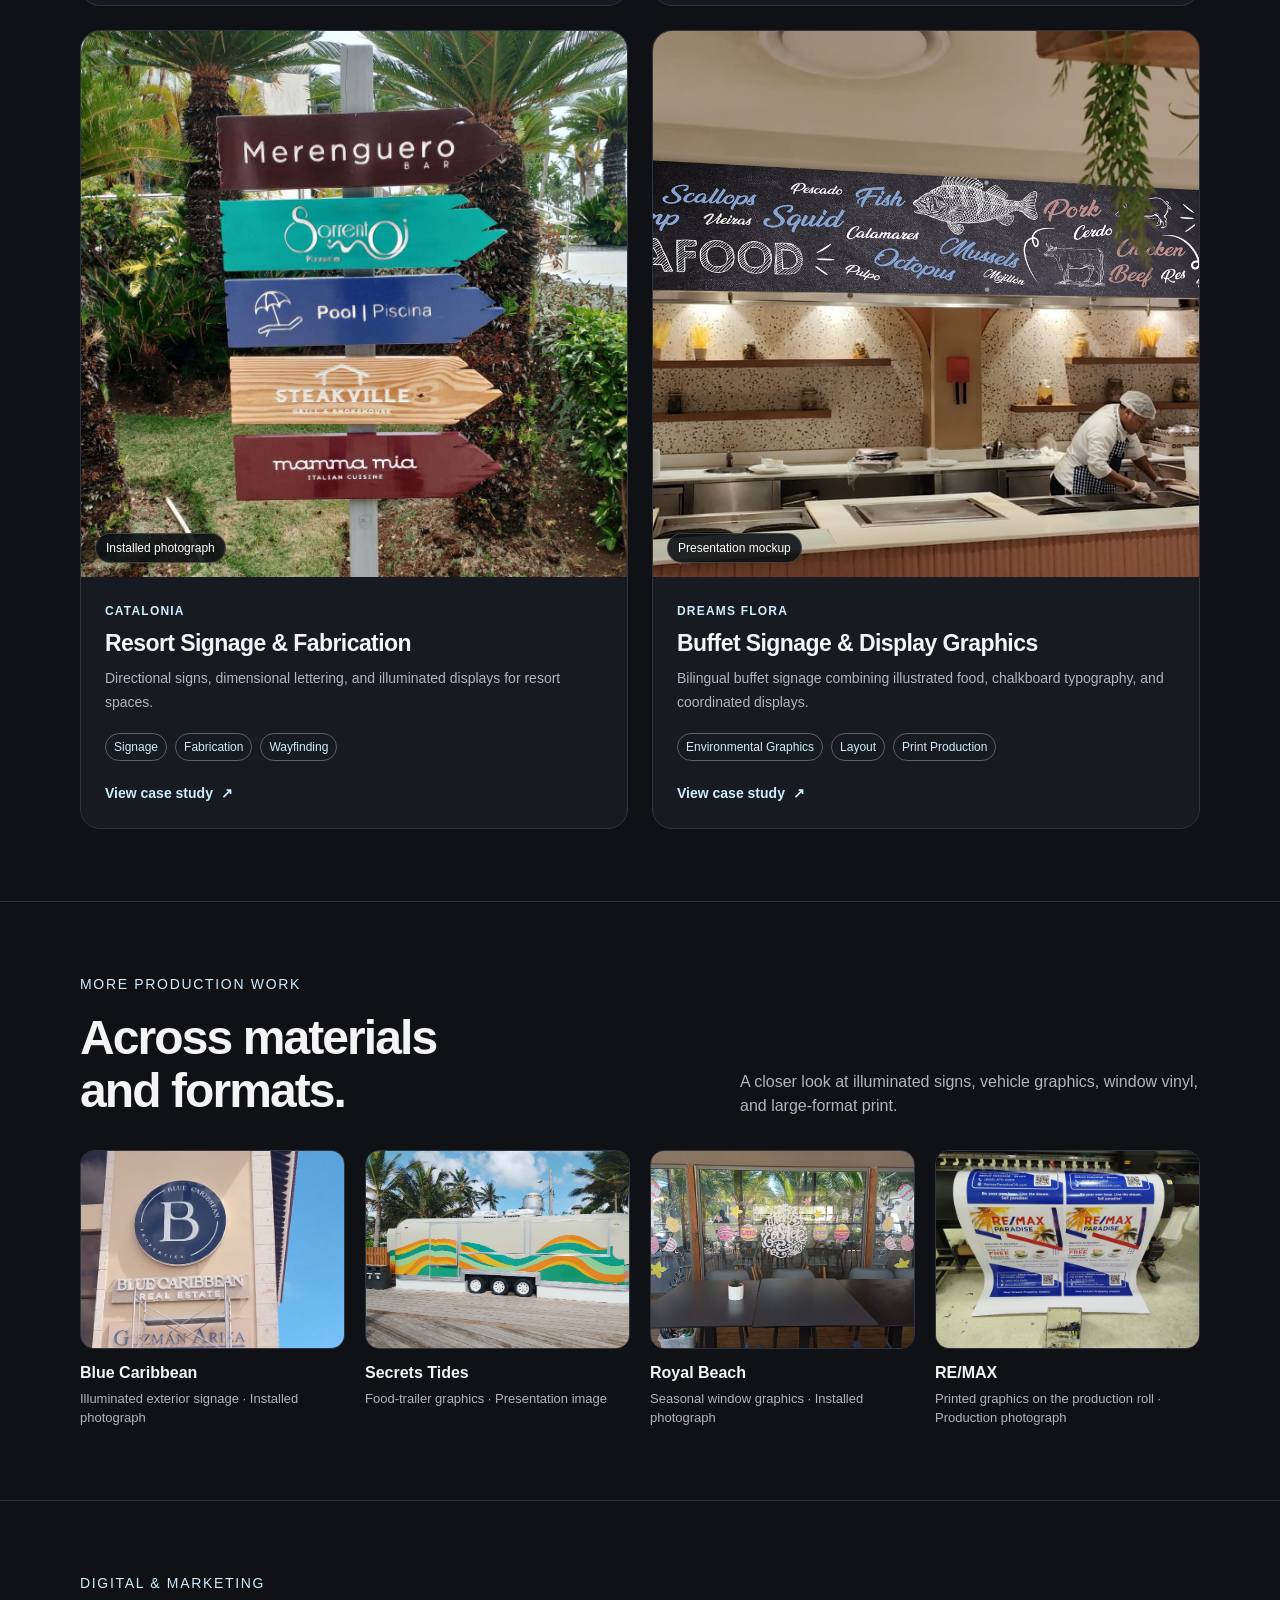
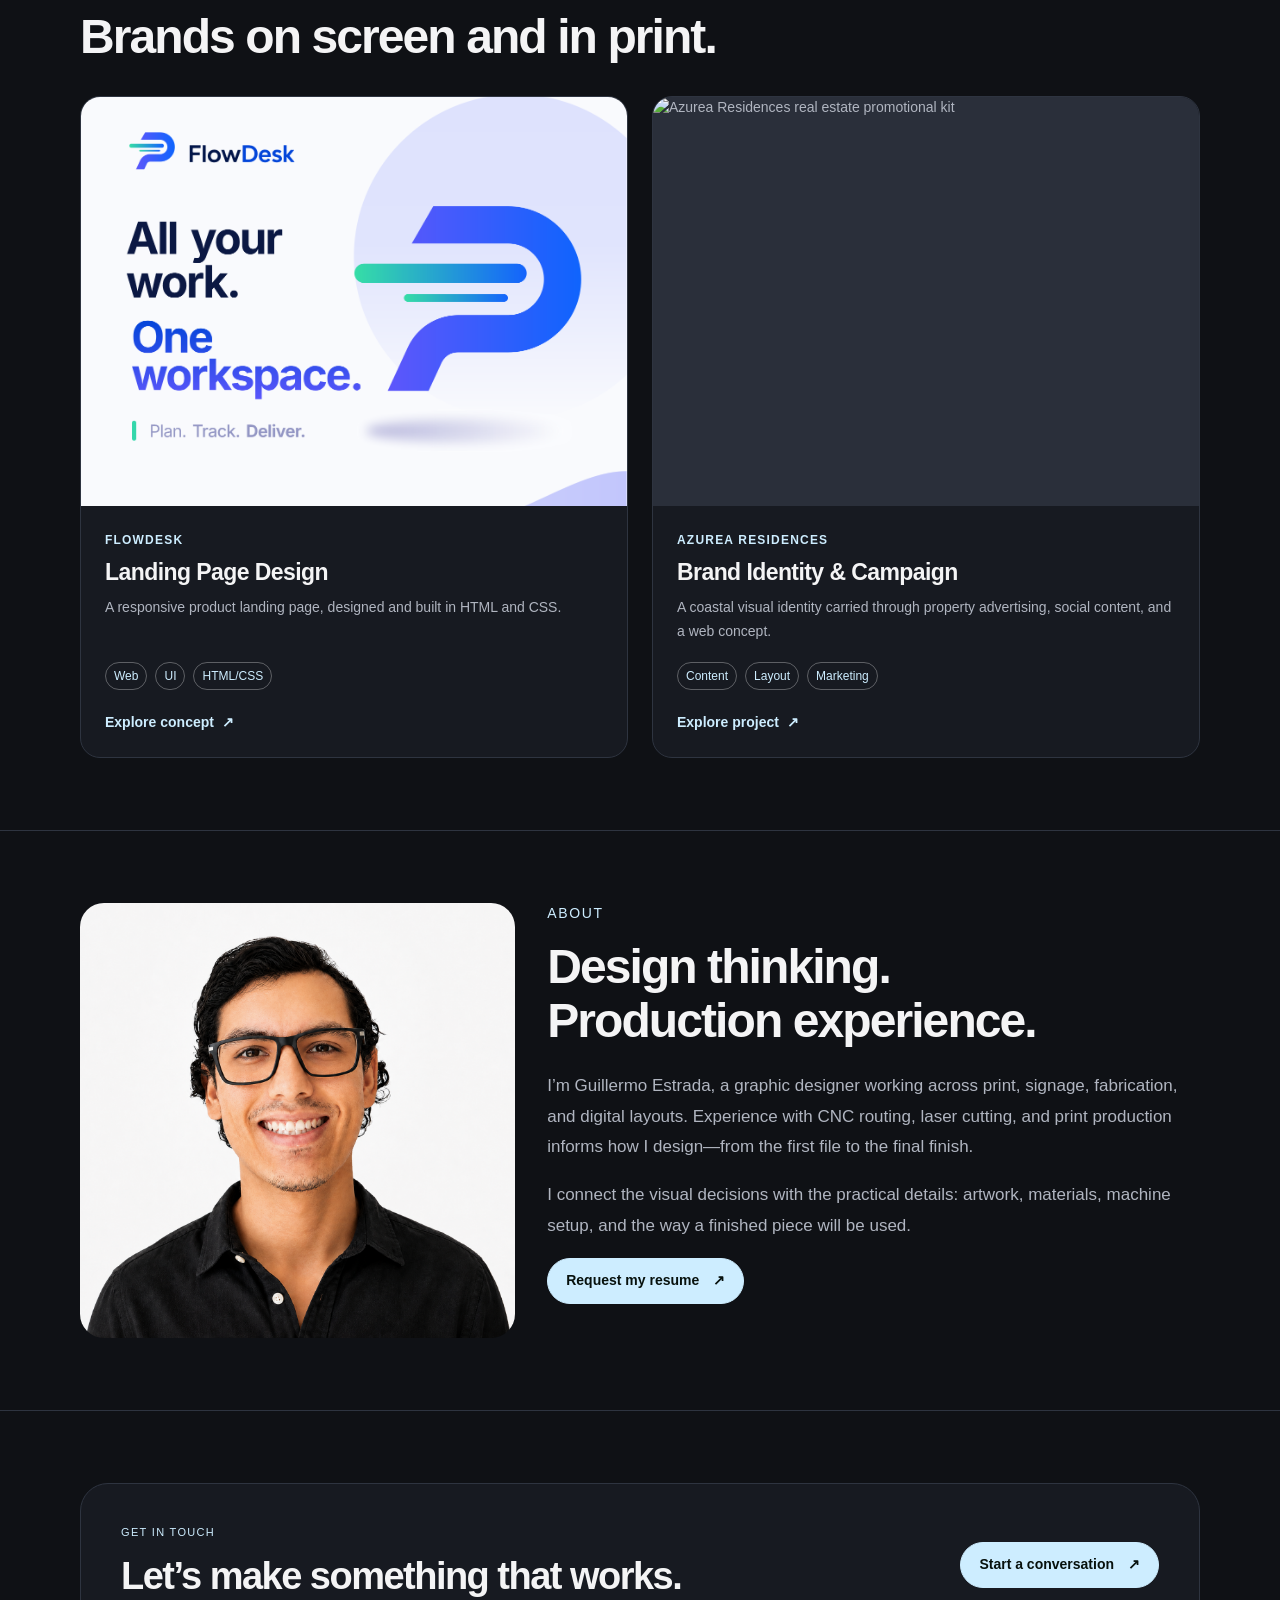
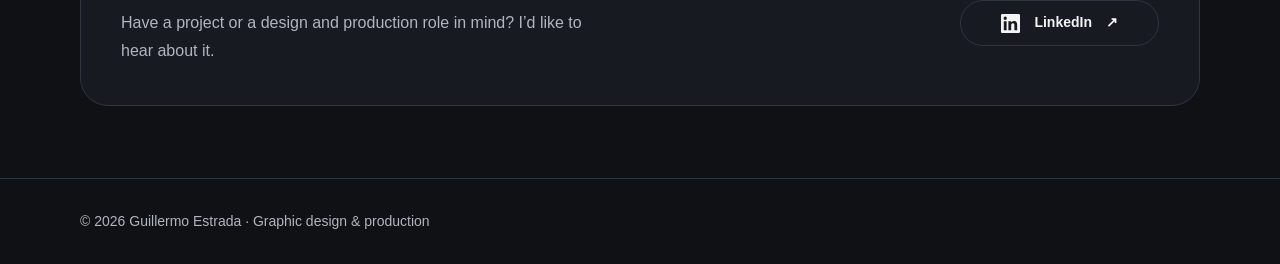
==== commit c145e71e: "website polish 1" ====
--- a/index.html
+++ b/index.html
@@ -446,7 +446,7 @@
         <a href="#about">About</a>
         <a href="#contact">Contact</a>
       </nav>
-      <nav class="language-switch" aria-label="Language"><span lang="en" aria-current="page">EN</span><span class="language-divider" aria-hidden="true">/</span><a href="es/index.html" lang="es" hreflang="es" aria-label="Ver esta página en español">ES</a></nav>
+      <div class="header-utilities"><nav class="language-switch" aria-label="Language"><span lang="en" aria-current="page">EN</span><span class="language-divider" aria-hidden="true">/</span><a href="es/index.html" lang="es" hreflang="es" aria-label="Ver esta página en español">ES</a></nav></div>
     </div>
   </header>
 
@@ -688,7 +688,6 @@
 
           <div class="buttons">
             <a href="mailto:gilles.estradadiaz@gmail.com?subject=Resume%20request" class="btn primary">Request my resume <span aria-hidden="true">↗</span></a>
-            <a href="#contact" class="btn">Get in touch <span aria-hidden="true">→</span></a>
           </div>
         </div>
       </div>
@@ -707,7 +706,7 @@
             <a href="mailto:gilles.estradadiaz@gmail.com" class="btn primary">
               Start a conversation <span aria-hidden="true">↗</span>
             </a>
-            <a href="mailto:gilles.estradadiaz@gmail.com?subject=Resume%20request" class="btn">Request resume <span aria-hidden="true">↗</span></a>
+            <a class="btn linkedin-button" href="https://www.linkedin.com/in/guillermo-estrada-6b876a218/" target="_blank" rel="noopener noreferrer" aria-label="View LinkedIn profile (opens in a new tab)"><svg xmlns="http://www.w3.org/2000/svg" viewBox="0 0 24 24" width="19" height="19" fill="currentColor" aria-hidden="true"><path d="M20.45 20.45h-3.56v-5.57c0-1.33-.03-3.04-1.85-3.04-1.85 0-2.14 1.45-2.14 2.94v5.67H9.34V9h3.42v1.56h.05c.48-.9 1.64-1.85 3.37-1.85 3.6 0 4.27 2.37 4.27 5.46v6.28ZM5.32 7.43a2.06 2.06 0 1 1 0-4.12 2.06 2.06 0 0 1 0 4.12ZM7.1 20.45H3.54V9H7.1v11.45ZM22.22 0H1.77C.79 0 0 .77 0 1.72v20.56C0 23.23.79 24 1.77 24h20.45c.98 0 1.78-.77 1.78-1.72V1.72C24 .77 23.2 0 22.22 0Z"/></svg> LinkedIn <span aria-hidden="true">↗</span></a>
           </div>
         </div>
       </div>
--- a/projects.css
+++ b/projects.css
@@ -175,6 +175,11 @@
   .portfolio-page .logo img { width:125px; }
   .portfolio-page .nav-links { gap:13px; font-size:12px; }
   .portfolio-page .hero { padding:64px 0 56px; }
+  .portfolio-page .hero::before {
+    scale:1;
+    background-position:center,78% center;
+    background-image:linear-gradient(to right,rgba(15,17,21,.96) 0%,rgba(15,17,21,.72) 46%,rgba(15,17,21,.25) 100%),url("Images/Work Pictures/surf 3.png");
+  }
   .portfolio-page .hero p { font-size:17px; }
   .portfolio-page .contact-panel { padding:26px; }
   .portfolio-page .contact-panel .buttons { width:100%; }
--- a/languages.css
+++ b/languages.css
@@ -7,7 +7,9 @@
 .language-switch a:focus-visible{outline:2px solid var(--accent,var(--gold,#cdedff));outline-offset:4px;border-radius:2px}
 .language-switch a:hover{color:var(--accent,var(--gold,#cdedff))}
 .portfolio-page .nav-links{margin-left:auto}
-.portfolio-page .nav>.language-switch{margin-left:10px}
+.header-utilities{display:flex;align-items:center;gap:16px;flex-shrink:0}
+.linkedin-button svg{display:block;flex-shrink:0}
+.portfolio-page .nav>.header-utilities{margin-left:10px}
 .nav-actions{display:flex;align-items:center;justify-content:flex-end;gap:26px}
 .case-page .case-nav .language-switch a{font-size:11px;color:var(--muted)}
 .case-page .case-nav .nav-actions>a{font-size:14px;color:var(--accent);text-decoration:underline;text-decoration-color:transparent;text-underline-offset:6px;transition:color .2s,text-decoration-color .2s}
@@ -19,7 +21,7 @@
 html[lang="es"] .contact-panel .buttons{min-width:200px}
 @media(max-width:650px){
   .portfolio-page .nav{height:auto;min-height:94px;flex-wrap:wrap;padding-block:14px;gap:8px 18px}
-  .portfolio-page .nav>.language-switch{margin-left:auto}
+  .portfolio-page .nav>.header-utilities{margin-left:auto}
   .portfolio-page .nav-links{order:3;width:100%;justify-content:center;margin-left:0;gap:26px}
   .portfolio-page .nav-links a{padding:4px 0}
   html:has(.portfolio-page){scroll-padding-top:125px}
